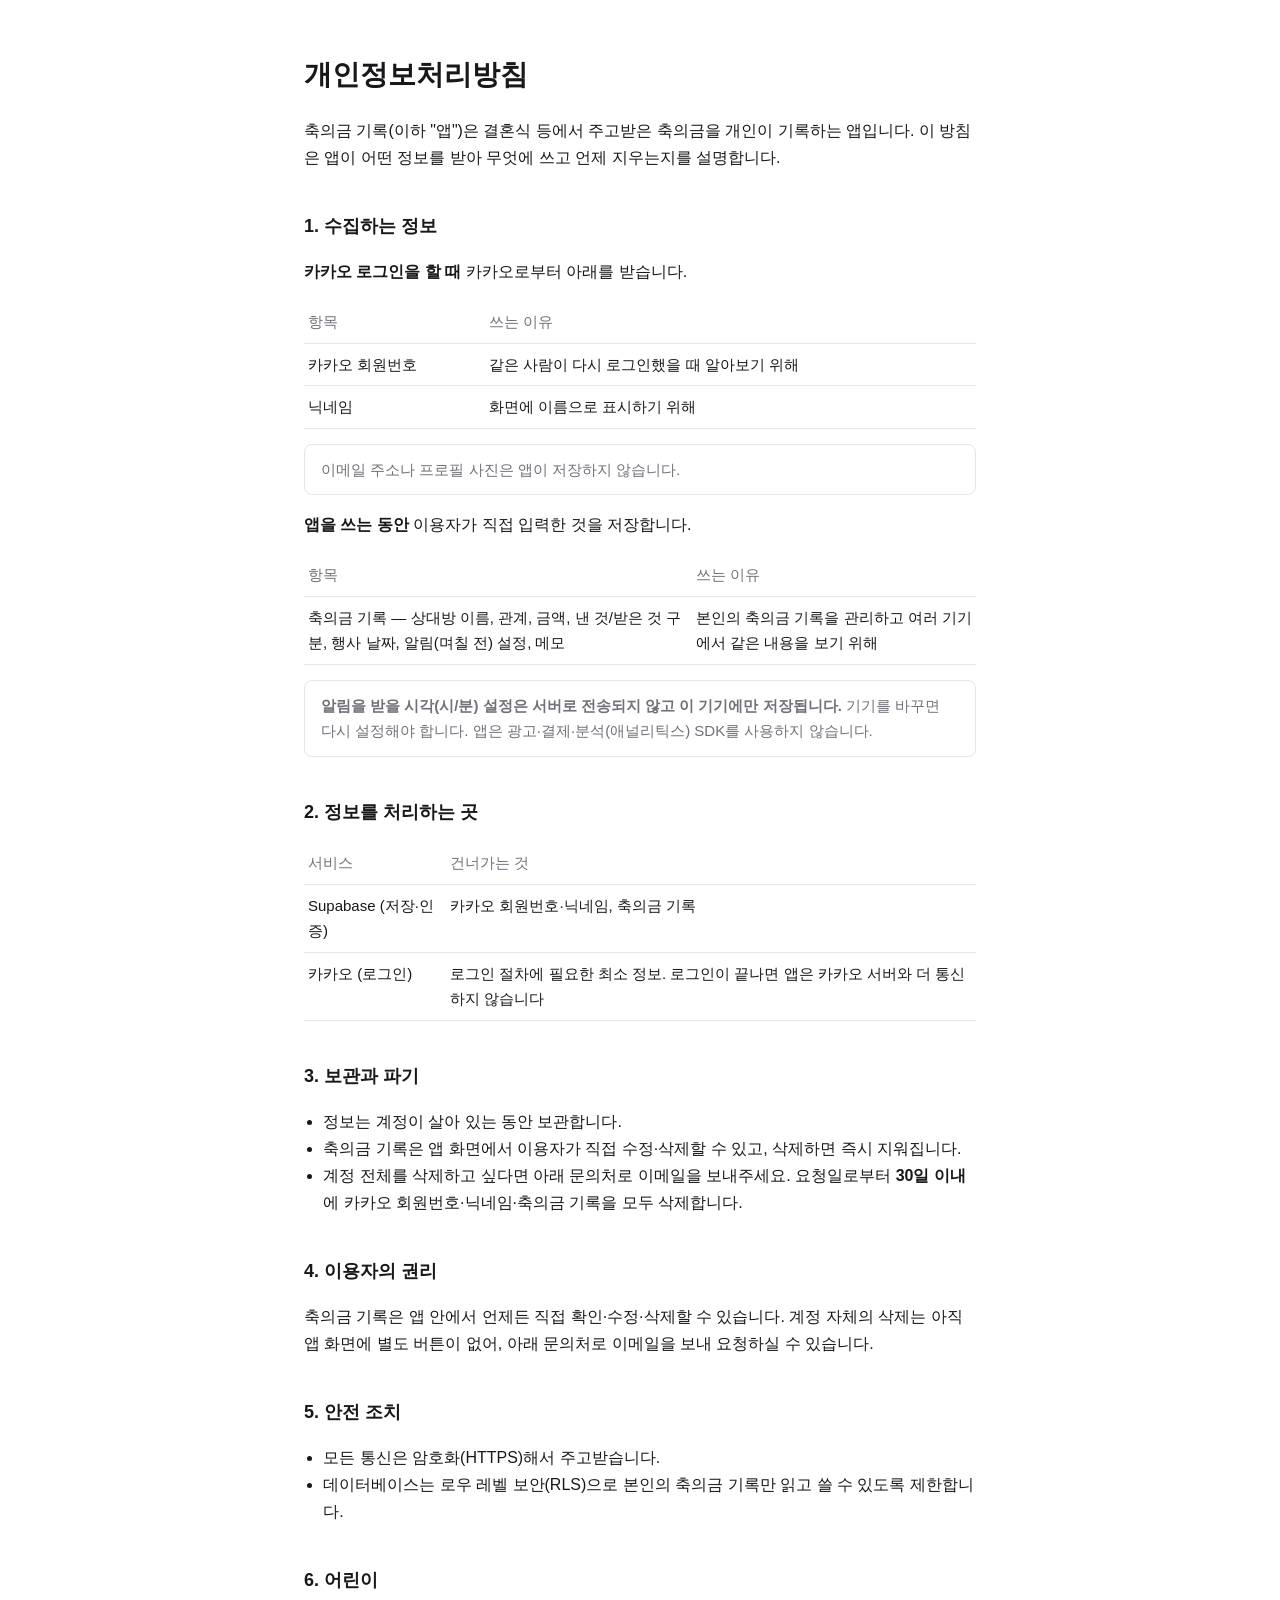
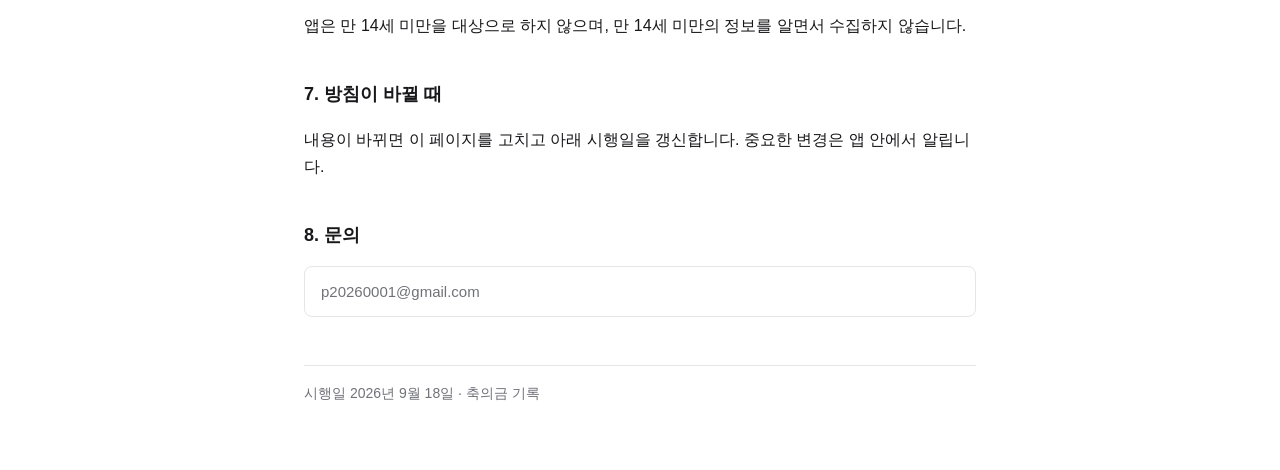
==== gift-money/privacy.html @ 1562f75d "축의금 기록 개인정보처리방침 추가" ====
<!doctype html>
<html lang="ko">
  <head>
    <meta charset="utf-8" />
    <meta name="viewport" content="width=device-width, initial-scale=1" />
    <title>개인정보처리방침 — 축의금 기록</title>
    <style>
      :root {
        --surface: #ffffff;
        --ink: #18181b;
        --ink-muted: #71717a;
        --line: #e5e5e7;
        --accent: #d46c82;
      }
      body {
        margin: 0 auto;
        max-width: 42rem;
        padding: 2rem 1.25rem 4rem;
        background: var(--surface);
        color: var(--ink);
        font-family: -apple-system, 'Noto Sans KR', 'Malgun Gothic', sans-serif;
        font-size: 1rem;
        line-height: 1.7;
      }
      h1 {
        font-size: 1.75rem;
      }
      h2 {
        margin-top: 2.5rem;
        font-size: 1.125rem;
      }
      table {
        width: 100%;
        border-collapse: collapse;
        margin-top: 0.75rem;
        font-size: 0.9375rem;
      }
      th,
      td {
        border-bottom: 1px solid var(--line);
        padding: 0.5rem 0.25rem;
        text-align: left;
        vertical-align: top;
      }
      th {
        color: var(--ink-muted);
        font-weight: 500;
      }
      ul {
        padding-left: 1.2rem;
      }
      a {
        color: var(--accent);
      }
      .note {
        border: 1px solid var(--line);
        border-radius: 0.5rem;
        padding: 0.75rem 1rem;
        color: var(--ink-muted);
        font-size: 0.9375rem;
      }
      footer {
        margin-top: 3rem;
        border-top: 1px solid var(--line);
        padding-top: 1rem;
        color: var(--ink-muted);
        font-size: 0.875rem;
      }
    </style>
  </head>
  <body>
    <h1>개인정보처리방침</h1>
    <p>
      축의금 기록(이하 "앱")은 결혼식 등에서 주고받은 축의금을 개인이 기록하는 앱입니다. 이
      방침은 앱이 어떤 정보를 받아 무엇에 쓰고 언제 지우는지를 설명합니다.
    </p>

    <h2>1. 수집하는 정보</h2>

    <p><strong>카카오 로그인을 할 때</strong> 카카오로부터 아래를 받습니다.</p>
    <table>
      <tr>
        <th>항목</th>
        <th>쓰는 이유</th>
      </tr>
      <tr>
        <td>카카오 회원번호</td>
        <td>같은 사람이 다시 로그인했을 때 알아보기 위해</td>
      </tr>
      <tr>
        <td>닉네임</td>
        <td>화면에 이름으로 표시하기 위해</td>
      </tr>
    </table>
    <p class="note">이메일 주소나 프로필 사진은 앱이 저장하지 않습니다.</p>

    <p><strong>앱을 쓰는 동안</strong> 이용자가 직접 입력한 것을 저장합니다.</p>
    <table>
      <tr>
        <th>항목</th>
        <th>쓰는 이유</th>
      </tr>
      <tr>
        <td>축의금 기록 — 상대방 이름, 관계, 금액, 낸 것/받은 것 구분, 행사 날짜, 알림(며칠
        전) 설정, 메모</td>
        <td>본인의 축의금 기록을 관리하고 여러 기기에서 같은 내용을 보기 위해</td>
      </tr>
    </table>
    <p class="note">
      <strong>알림을 받을 시각(시/분) 설정은 서버로 전송되지 않고 이 기기에만 저장됩니다.</strong>
      기기를 바꾸면 다시 설정해야 합니다. 앱은 광고·결제·분석(애널리틱스) SDK를 사용하지
      않습니다.
    </p>

    <h2>2. 정보를 처리하는 곳</h2>
    <table>
      <tr>
        <th>서비스</th>
        <th>건너가는 것</th>
      </tr>
      <tr>
        <td>Supabase (저장·인증)</td>
        <td>카카오 회원번호·닉네임, 축의금 기록</td>
      </tr>
      <tr>
        <td>카카오 (로그인)</td>
        <td>로그인 절차에 필요한 최소 정보. 로그인이 끝나면 앱은 카카오 서버와 더 통신하지
        않습니다</td>
      </tr>
    </table>

    <h2>3. 보관과 파기</h2>
    <ul>
      <li>정보는 계정이 살아 있는 동안 보관합니다.</li>
      <li>축의금 기록은 앱 화면에서 이용자가 직접 수정·삭제할 수 있고, 삭제하면 즉시
        지워집니다.</li>
      <li>계정 전체를 삭제하고 싶다면 아래 문의처로 이메일을 보내주세요. 요청일로부터
        <strong>30일 이내</strong>에 카카오 회원번호·닉네임·축의금 기록을 모두 삭제합니다.</li>
    </ul>

    <h2>4. 이용자의 권리</h2>
    <p>
      축의금 기록은 앱 안에서 언제든 직접 확인·수정·삭제할 수 있습니다. 계정 자체의 삭제는
      아직 앱 화면에 별도 버튼이 없어, 아래 문의처로 이메일을 보내 요청하실 수 있습니다.
    </p>

    <h2>5. 안전 조치</h2>
    <ul>
      <li>모든 통신은 암호화(HTTPS)해서 주고받습니다.</li>
      <li>데이터베이스는 로우 레벨 보안(RLS)으로 본인의 축의금 기록만 읽고 쓸 수 있도록
        제한합니다.</li>
    </ul>

    <h2>6. 어린이</h2>
    <p>
      앱은 만 14세 미만을 대상으로 하지 않으며, 만 14세 미만의 정보를 알면서 수집하지
      않습니다.
    </p>

    <h2>7. 방침이 바뀔 때</h2>
    <p>
      내용이 바뀌면 이 페이지를 고치고 아래 시행일을 갱신합니다. 중요한 변경은 앱 안에서
      알립니다.
    </p>

    <h2>8. 문의</h2>
    <p class="note">p20260001@gmail.com</p>

    <footer>시행일 2026년 9월 18일 · 축의금 기록</footer>
  </body>
</html>
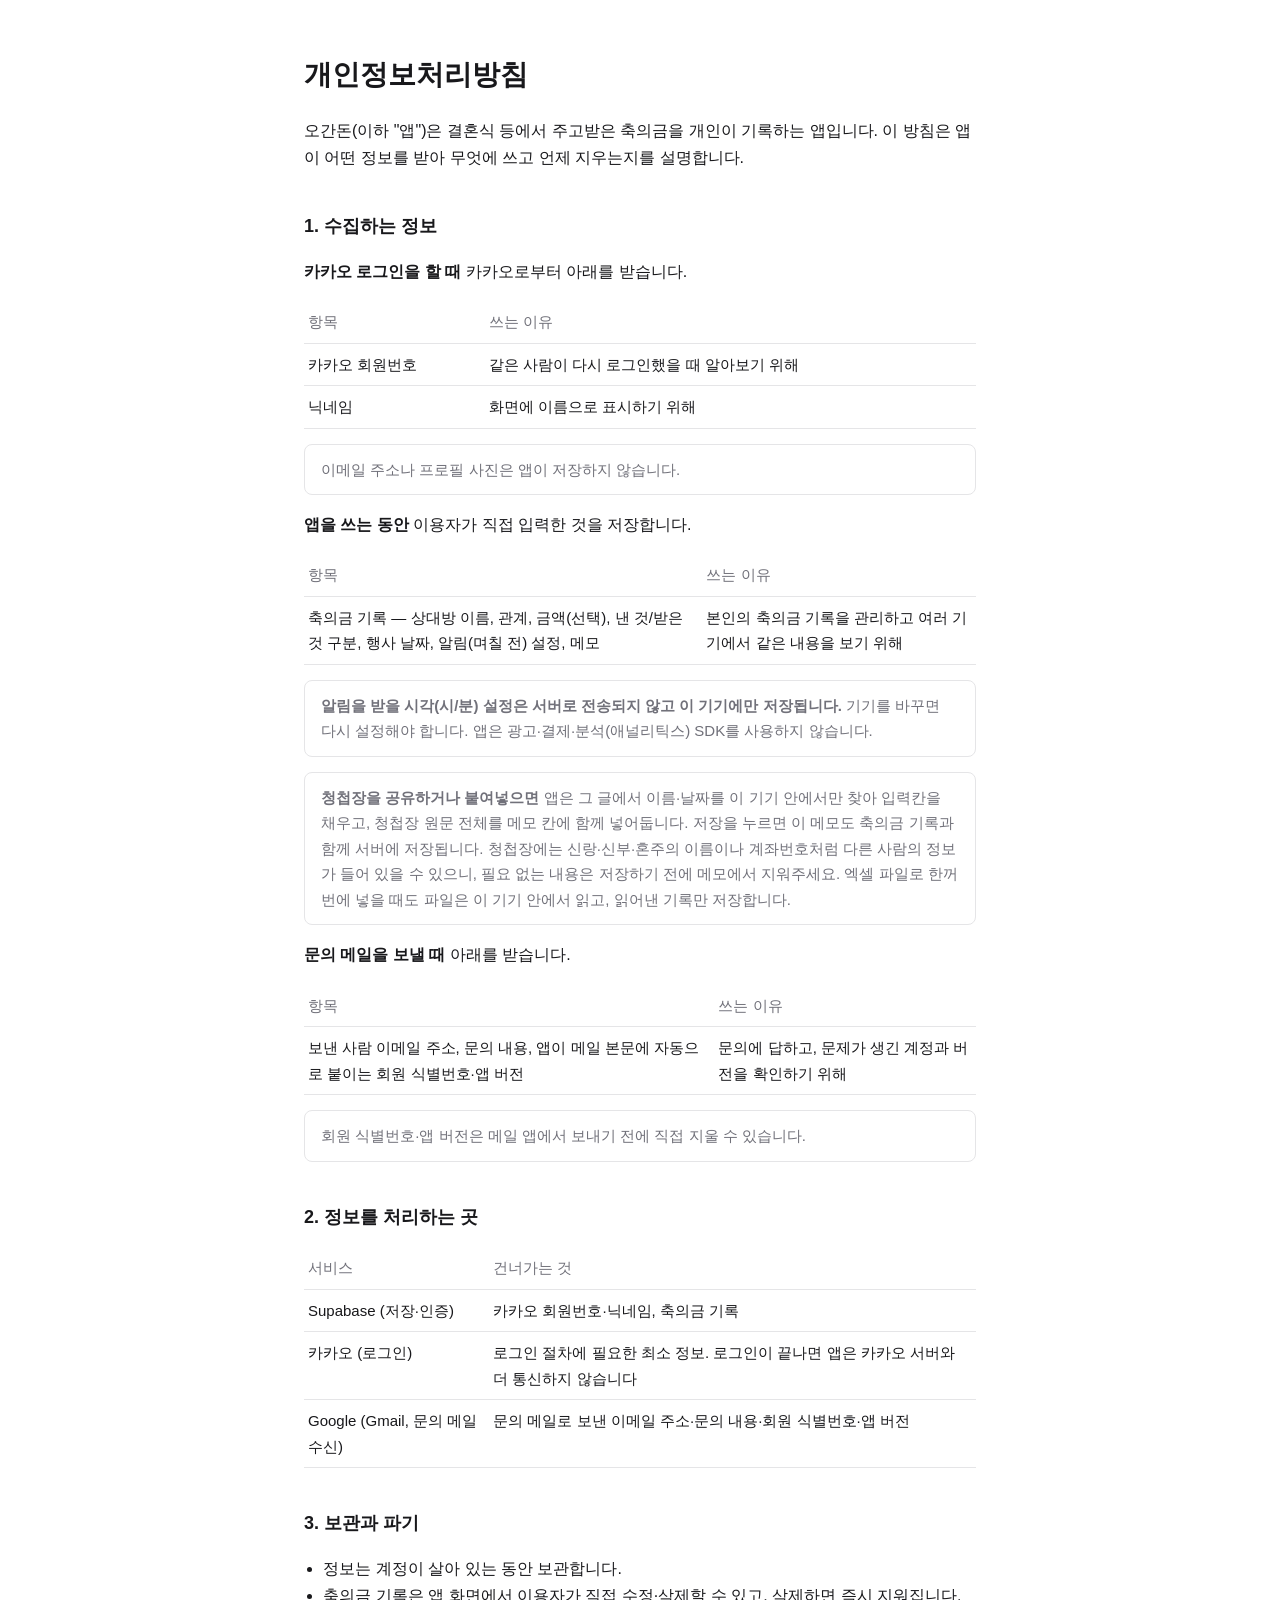
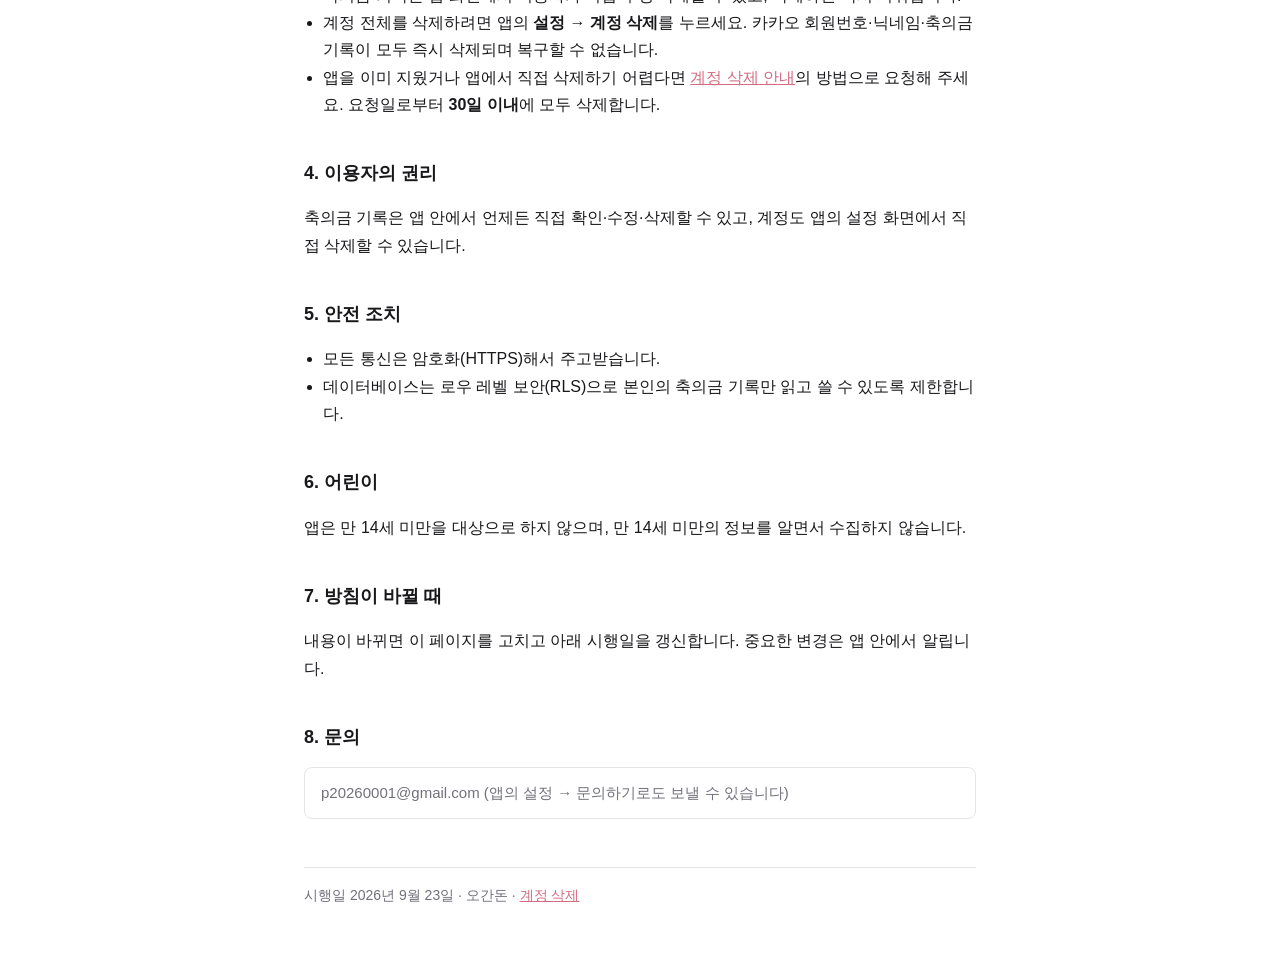
==== commit e8717dda: "오간돈: 개인정보처리방침 현행화, 계정 삭제 안내 페이지 추가 앱 이름을 "축의금 기록"에서 "오간돈"으로 바꾸고 방침을 현재 앱 동작에 맞췄다 — 앱 안에서 계정 즉시 삭제, 금" ====
--- a/gift-money/privacy.html
+++ b/gift-money/privacy.html
@@ -3,7 +3,7 @@
   <head>
     <meta charset="utf-8" />
     <meta name="viewport" content="width=device-width, initial-scale=1" />
-    <title>개인정보처리방침 — 축의금 기록</title>
+    <title>개인정보처리방침 — 오간돈</title>
     <style>
       :root {
         --surface: #ffffff;
@@ -71,7 +71,7 @@
   <body>
     <h1>개인정보처리방침</h1>
     <p>
-      축의금 기록(이하 "앱")은 결혼식 등에서 주고받은 축의금을 개인이 기록하는 앱입니다. 이
+      오간돈(이하 "앱")은 결혼식 등에서 주고받은 축의금을 개인이 기록하는 앱입니다. 이
       방침은 앱이 어떤 정보를 받아 무엇에 쓰고 언제 지우는지를 설명합니다.
     </p>
 
@@ -101,8 +101,8 @@
         <th>쓰는 이유</th>
       </tr>
       <tr>
-        <td>축의금 기록 — 상대방 이름, 관계, 금액, 낸 것/받은 것 구분, 행사 날짜, 알림(며칠
-        전) 설정, 메모</td>
+        <td>축의금 기록 — 상대방 이름, 관계, 금액(선택), 낸 것/받은 것 구분, 행사 날짜,
+        알림(며칠 전) 설정, 메모</td>
         <td>본인의 축의금 기록을 관리하고 여러 기기에서 같은 내용을 보기 위해</td>
       </tr>
     </table>
@@ -111,6 +111,27 @@
       기기를 바꾸면 다시 설정해야 합니다. 앱은 광고·결제·분석(애널리틱스) SDK를 사용하지
       않습니다.
     </p>
+    <p class="note">
+      <strong>청첩장을 공유하거나 붙여넣으면</strong> 앱은 그 글에서 이름·날짜를 이 기기 안에서만
+      찾아 입력칸을 채우고, 청첩장 원문 전체를 메모 칸에 함께 넣어둡니다. 저장을 누르면 이 메모도
+      축의금 기록과 함께 서버에 저장됩니다. 청첩장에는 신랑·신부·혼주의 이름이나 계좌번호처럼
+      다른 사람의 정보가 들어 있을 수 있으니, 필요 없는 내용은 저장하기 전에 메모에서 지워주세요.
+      엑셀 파일로 한꺼번에 넣을 때도 파일은 이 기기 안에서 읽고, 읽어낸 기록만 저장합니다.
+    </p>
+
+    <p><strong>문의 메일을 보낼 때</strong> 아래를 받습니다.</p>
+    <table>
+      <tr>
+        <th>항목</th>
+        <th>쓰는 이유</th>
+      </tr>
+      <tr>
+        <td>보낸 사람 이메일 주소, 문의 내용, 앱이 메일 본문에 자동으로 붙이는 회원
+        식별번호·앱 버전</td>
+        <td>문의에 답하고, 문제가 생긴 계정과 버전을 확인하기 위해</td>
+      </tr>
+    </table>
+    <p class="note">회원 식별번호·앱 버전은 메일 앱에서 보내기 전에 직접 지울 수 있습니다.</p>
 
     <h2>2. 정보를 처리하는 곳</h2>
     <table>
@@ -126,6 +147,10 @@
         <td>카카오 (로그인)</td>
         <td>로그인 절차에 필요한 최소 정보. 로그인이 끝나면 앱은 카카오 서버와 더 통신하지
         않습니다</td>
+      </tr>
+      <tr>
+        <td>Google (Gmail, 문의 메일 수신)</td>
+        <td>문의 메일로 보낸 이메일 주소·문의 내용·회원 식별번호·앱 버전</td>
       </tr>
     </table>
 
@@ -134,14 +159,17 @@
       <li>정보는 계정이 살아 있는 동안 보관합니다.</li>
       <li>축의금 기록은 앱 화면에서 이용자가 직접 수정·삭제할 수 있고, 삭제하면 즉시
         지워집니다.</li>
-      <li>계정 전체를 삭제하고 싶다면 아래 문의처로 이메일을 보내주세요. 요청일로부터
-        <strong>30일 이내</strong>에 카카오 회원번호·닉네임·축의금 기록을 모두 삭제합니다.</li>
+      <li>계정 전체를 삭제하려면 앱의 <strong>설정 → 계정 삭제</strong>를 누르세요. 카카오
+        회원번호·닉네임·축의금 기록이 모두 즉시 삭제되며 복구할 수 없습니다.</li>
+      <li>앱을 이미 지웠거나 앱에서 직접 삭제하기 어렵다면
+        <a href="./delete-account.html">계정 삭제 안내</a>의 방법으로 요청해 주세요. 요청일로부터
+        <strong>30일 이내</strong>에 모두 삭제합니다.</li>
     </ul>
 
     <h2>4. 이용자의 권리</h2>
     <p>
-      축의금 기록은 앱 안에서 언제든 직접 확인·수정·삭제할 수 있습니다. 계정 자체의 삭제는
-      아직 앱 화면에 별도 버튼이 없어, 아래 문의처로 이메일을 보내 요청하실 수 있습니다.
+      축의금 기록은 앱 안에서 언제든 직접 확인·수정·삭제할 수 있고, 계정도 앱의 설정 화면에서
+      직접 삭제할 수 있습니다.
     </p>
 
     <h2>5. 안전 조치</h2>
@@ -164,8 +192,11 @@
     </p>
 
     <h2>8. 문의</h2>
-    <p class="note">p20260001@gmail.com</p>
-
-    <footer>시행일 2026년 9월 18일 · 축의금 기록</footer>
+    <p class="note">p20260001@gmail.com (앱의 설정 → 문의하기로도 보낼 수 있습니다)</p>
+
+    <footer>
+      시행일 2026년 9월 23일 · 오간돈 ·
+      <a href="./delete-account.html">계정 삭제</a>
+    </footer>
   </body>
 </html>
